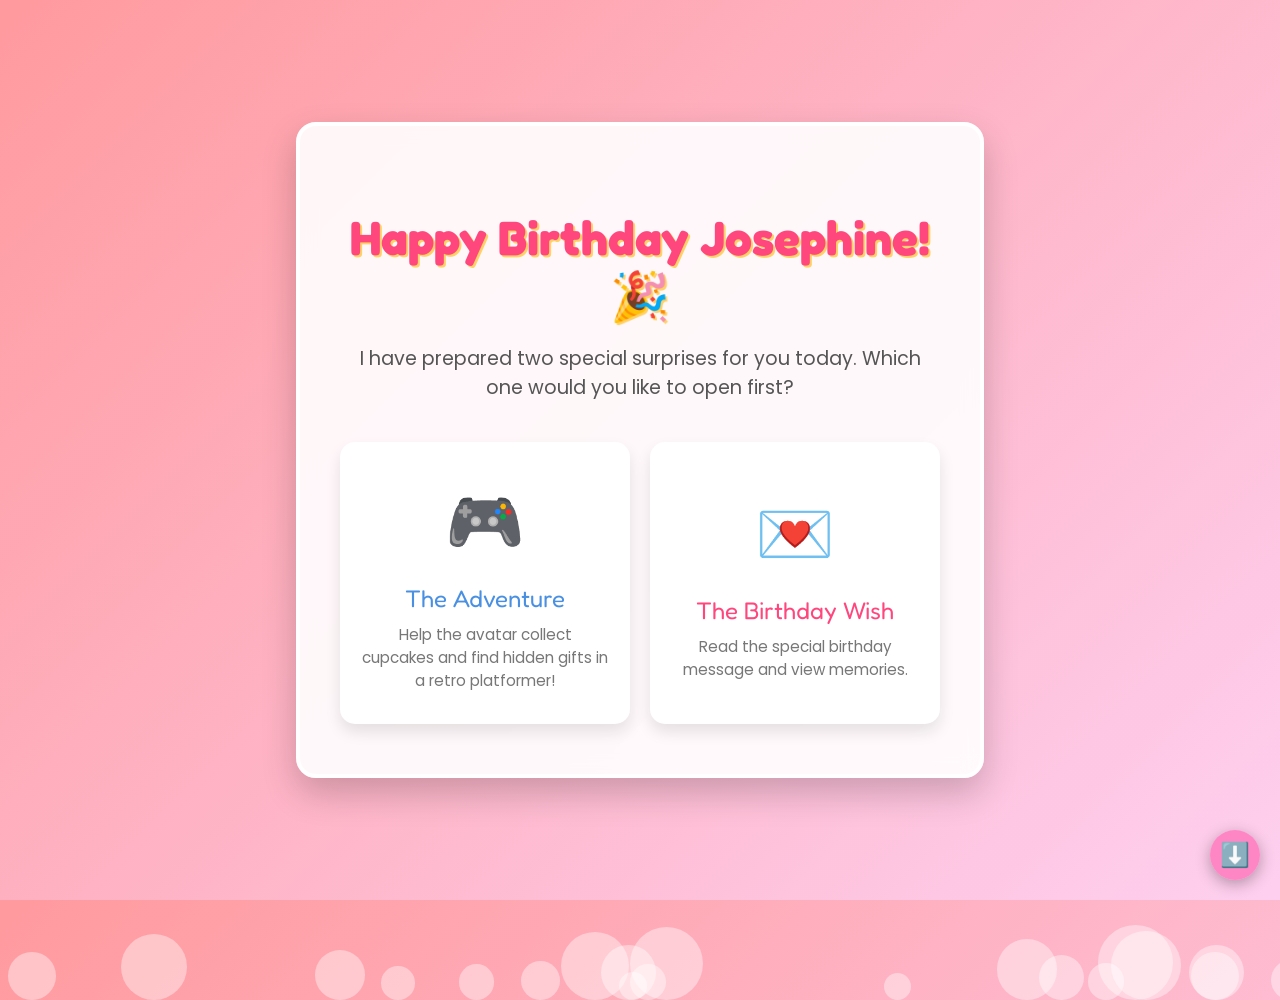
==== index.html @ dd583335 "Allow scrolling on mobile for landing page options" ====
<!DOCTYPE html>
<html lang="en">
<head>
    <meta charset="UTF-8">
    <meta name="viewport" content="width=device-width, initial-scale=1.0">
    <title>Happy Birthday Josephine!</title>
    <style>
        @import url('https://fonts.googleapis.com/css2?family=Fredoka+One&family=Poppins:wght@400;600&display=swap');

        /* Custom Sleek Scrollbar */
        ::-webkit-scrollbar {
            width: 8px;
            height: 8px;
        }
        ::-webkit-scrollbar-track {
            background: rgba(255, 255, 255, 0.1);
            border-radius: 10px;
        }
        ::-webkit-scrollbar-thumb {
            background: #ff477e;
            border-radius: 10px;
        }
        ::-webkit-scrollbar-thumb:hover {
            background: #ff2a6d;
        }

        body {
            margin: 0;
            padding: 0;
            min-height: 100vh;
            display: flex;
            justify-content: center;
            align-items: center;
            font-family: 'Poppins', sans-serif;
            background: linear-gradient(135deg, #ff9a9e 0%, #fecfef 99%, #fecfef 100%);
            overflow: hidden;
            position: relative;
        }

        .bubbles {
            position: absolute;
            top: 0;
            left: 0;
            width: 100%;
            height: 100%;
            z-index: 0;
            pointer-events: none;
        }

        .bubble {
            position: absolute;
            bottom: -100px;
            background: rgba(255, 255, 255, 0.4);
            border-radius: 50%;
            animation: rise 10s infinite ease-in;
        }

        @keyframes rise {
            0% { transform: translateY(0) scale(1); opacity: 0; }
            50% { opacity: 1; }
            100% { transform: translateY(-100vh) scale(1.5); opacity: 0; }
        }

        .container {
            position: relative;
            z-index: 1;
            background: rgba(255, 255, 255, 0.9);
            padding: 50px 40px;
            border-radius: 20px;
            box-shadow: 0 15px 35px rgba(0,0,0,0.2);
            text-align: center;
            max-width: 600px;
            width: 90%;
            border: 4px solid #fff;
            backdrop-filter: blur(10px);
        }

        h1 {
            font-family: 'Fredoka One', cursive;
            color: #ff477e;
            font-size: 3rem;
            margin-bottom: 10px;
            text-shadow: 2px 2px 0 #ffd166;
        }

        p {
            color: #555;
            font-size: 1.2rem;
            margin-bottom: 40px;
        }

        .options-grid {
            display: grid;
            grid-template-columns: 1fr 1fr;
            gap: 20px;
        }

        @media (max-width: 600px) {
            .options-grid {
                grid-template-columns: 1fr;
            }
            h1 { font-size: 2.2rem; }
            .container {
                max-height: 90vh;
                overflow-y: auto;
            }
        }

        .card {
            background: #fff;
            border-radius: 15px;
            padding: 30px 20px;
            text-decoration: none;
            color: #333;
            transition: all 0.3s cubic-bezier(0.175, 0.885, 0.32, 1.275);
            box-shadow: 0 8px 15px rgba(0,0,0,0.1);
            border: 2px solid transparent;
            display: flex;
            flex-direction: column;
            align-items: center;
            justify-content: center;
        }

        .card:hover {
            transform: translateY(-10px);
            box-shadow: 0 15px 25px rgba(255, 71, 126, 0.3);
            border-color: #ff477e;
        }

        .card.game-card:hover {
            box-shadow: 0 15px 25px rgba(74, 144, 226, 0.3);
            border-color: #4a90e2;
        }

        .card-icon {
            font-size: 4rem;
            margin-bottom: 15px;
        }

        .card-title {
            font-family: 'Fredoka One', cursive;
            font-size: 1.5rem;
            margin-bottom: 10px;
        }
        
        .card.game-card .card-title {
            color: #4a90e2;
        }

        .card.wish-card .card-title {
            color: #ff477e;
        }

        .card-desc {
            font-size: 0.95rem;
            color: #777;
        }

        #timerOverlay {
            position: fixed;
            top: 0;
            left: 0;
            width: 100%;
            height: 100%;
            background: linear-gradient(-45deg, #ee7752, #e73c7e, #23a6d5, #23d5ab);
            background-size: 400% 400%;
            animation: gradientBG 15s ease infinite;
            z-index: 9999;
            display: flex;
            flex-direction: column;
            justify-content: center;
            align-items: center;
            font-family: 'Poppins', sans-serif;
            transition: opacity 0.5s, visibility 0.5s;
        }
        
        @keyframes gradientBG {
            0% { background-position: 0% 50%; }
            50% { background-position: 100% 50%; }
            100% { background-position: 0% 50%; }
        }

        .countdown-container {
            background: rgba(255, 255, 255, 0.15);
            backdrop-filter: blur(15px);
            -webkit-backdrop-filter: blur(15px);
            border: 1px solid rgba(255, 255, 255, 0.3);
            border-radius: 30px;
            padding: 50px 70px;
            text-align: center;
            box-shadow: 0 20px 50px rgba(0, 0, 0, 0.2);
            position: relative;
        }

        .countdown-container h2 {
            font-family: 'Fredoka One', cursive;
            color: #fff;
            font-size: 2.5rem;
            margin-top: 0;
            margin-bottom: 30px;
            text-shadow: 0 4px 10px rgba(0,0,0,0.2);
            letter-spacing: 1px;
        }

        .time-blocks {
            display: flex;
            gap: 25px;
            justify-content: center;
        }

        .time-block {
            display: flex;
            flex-direction: column;
            align-items: center;
            background: rgba(255, 255, 255, 0.2);
            padding: 20px;
            border-radius: 20px;
            min-width: 90px;
            box-shadow: 0 8px 32px rgba(0,0,0,0.1);
        }

        .time-value {
            font-size: 4.5rem;
            font-weight: 600;
            color: #fff;
            line-height: 1;
            text-shadow: 0 4px 10px rgba(0,0,0,0.3);
        }

        .time-label {
            font-size: 1rem;
            color: rgba(255, 255, 255, 0.9);
            text-transform: uppercase;
            letter-spacing: 2px;
            margin-top: 10px;
            font-weight: 600;
        }

        .sunflower-btn {
            margin-top: 40px;
            font-size: 4rem;
            cursor: pointer;
            transition: all 0.4s cubic-bezier(0.175, 0.885, 0.32, 1.275);
            display: inline-block;
            filter: drop-shadow(0 10px 15px rgba(0,0,0,0.3));
            animation: pulse 2s infinite;
        }

        .sunflower-btn:hover {
            transform: scale(1.2) rotate(15deg);
            filter: drop-shadow(0 15px 25px rgba(255,215,0,0.6));
        }

        @keyframes pulse {
            0% { transform: scale(1); }
            50% { transform: scale(1.05); }
            100% { transform: scale(1); }
        }
        
        @media (max-width: 768px) {
            .countdown-container { padding: 30px 20px; width: 90%; }
            .time-blocks { gap: 10px; flex-wrap: wrap; }
            .time-block { min-width: 70px; padding: 15px; }
            .time-value { font-size: 3rem; }
            .countdown-container h2 { font-size: 1.8rem; }
        }
    </style>
</head>
<body>
    <!-- Countdown Timer Overlay -->
    <div id="timerOverlay">
        <div class="countdown-container">
            <h2>Counting down to the big day...</h2>
            <div class="time-blocks">
                <div class="time-block">
                    <span class="time-value" id="days">00</span>
                    <span class="time-label">Days</span>
                </div>
                <div class="time-block">
                    <span class="time-value" id="hours">00</span>
                    <span class="time-label">Hours</span>
                </div>
                <div class="time-block">
                    <span class="time-value" id="minutes">00</span>
                    <span class="time-label">Minutes</span>
                </div>
                <div class="time-block">
                    <span class="time-value" id="seconds">00</span>
                    <span class="time-label">Seconds</span>
                </div>
            </div>
            
            <div style="display: flex; flex-direction: column; align-items: center; gap: 15px; margin-top: 25px;">
                <div class="sunflower-btn" onclick="checkPassword()" title="Secret Bypass" style="margin-top: 0;">🌻</div>
                
                <button onclick="downloadICS()" style="margin-top: 0; padding: 12px 25px; background: rgba(255, 255, 255, 0.2); color: white; border: 2px solid white; border-radius: 30px; font-size: 1.1rem; font-family: 'Poppins', sans-serif; cursor: pointer; backdrop-filter: blur(5px); transition: all 0.3s; font-weight: bold; box-shadow: 0 4px 15px rgba(0,0,0,0.2);" onmouseover="this.style.background='white'; this.style.color='#e73c7e';" onmouseout="this.style.background='rgba(255, 255, 255, 0.2)'; this.style.color='white';">
                    ⏰ Remind Me (11:45 PM)
                </button>
            </div>
        </div>
    </div>

    <div class="bubbles" id="bubbles"></div>

    <div class="container">
        <h1>Happy Birthday Josephine! 🎉</h1>
        <p>I have prepared two special surprises for you today. Which one would you like to open first?</p>
        
        <div class="options-grid">
            <a href="BESTIE/index.html" class="card game-card">
                <div class="card-icon">🎮</div>
                <div class="card-title">The Adventure</div>
                <div class="card-desc">Help the avatar collect cupcakes and find hidden gifts in a retro platformer!</div>
            </a>
            
            <a href="wish.html" class="card wish-card">
                <div class="card-icon">💌</div>
                <div class="card-title">The Birthday Wish</div>
                <div class="card-desc">Read the special birthday message and view memories.</div>
            </a>
        </div>
    </div>

    <script>
        // Generate floating bubbles
        const bubblesContainer = document.getElementById('bubbles');
        for (let i = 0; i < 20; i++) {
            const bubble = document.createElement('div');
            bubble.classList.add('bubble');
            const size = Math.random() * 60 + 20;
            bubble.style.width = `${size}px`;
            bubble.style.height = `${size}px`;
            bubble.style.left = `${Math.random() * 100}%`;
            bubble.style.animationDuration = `${Math.random() * 10 + 5}s`;
            bubble.style.animationDelay = `${Math.random() * 5}s`;
            bubblesContainer.appendChild(bubble);
        }

        // Timer Logic
        const targetDate = new Date('August 5, 2026 00:00:00').getTime();
        
        function updateTimer() {
            const now = new Date().getTime();
            const diff = targetDate - now;
            
            if (diff <= 0) {
                document.getElementById('timerOverlay').style.display = 'none';
                return;
            }
            
            const days = Math.floor(diff / (1000 * 60 * 60 * 24));
            const hours = Math.floor((diff % (1000 * 60 * 60 * 24)) / (1000 * 60 * 60));
            const minutes = Math.floor((diff % (1000 * 60 * 60)) / (1000 * 60));
            const seconds = Math.floor((diff % (1000 * 60)) / 1000);
            
            document.getElementById('days').innerText = days.toString().padStart(2, '0');
            document.getElementById('hours').innerText = hours.toString().padStart(2, '0');
            document.getElementById('minutes').innerText = minutes.toString().padStart(2, '0');
            document.getElementById('seconds').innerText = seconds.toString().padStart(2, '0');
        }
        
        setInterval(updateTimer, 1000);
        updateTimer();
        
        function checkPassword() {
            const pass = prompt("Enter secret password:");
            if (pass === "1234") {
                document.getElementById('timerOverlay').style.display = 'none';
            } else if (pass !== null) {
                alert("Incorrect password!");
            }
        }

        function downloadICS() {
            const icsContent = 
`BEGIN:VCALENDAR
VERSION:2.0
PRODID:-//SamsGift//Reminder//EN
BEGIN:VEVENT
UID:sams-gift-reminder
DTSTAMP:20260804T000000Z
DTSTART:20260804T234500
DTEND:20260805T000000
SUMMARY:OPEN SAM'S GIFT AT 12AM
DESCRIPTION:It's almost midnight! Time to open Sam's gift!
BEGIN:VALARM
TRIGGER:-PT0M
ACTION:DISPLAY
DESCRIPTION:Reminder
END:VALARM
END:VEVENT
END:VCALENDAR`;

            const blob = new Blob([icsContent], { type: 'text/calendar;charset=utf-8' });
            const link = document.createElement('a');
            link.href = window.URL.createObjectURL(blob);
            link.setAttribute('download', 'sams_gift_reminder.ics');
            document.body.appendChild(link);
            link.click();
            document.body.removeChild(link);
        }
    </script>
    <script src="scroll.js"></script>
</body>
</html>
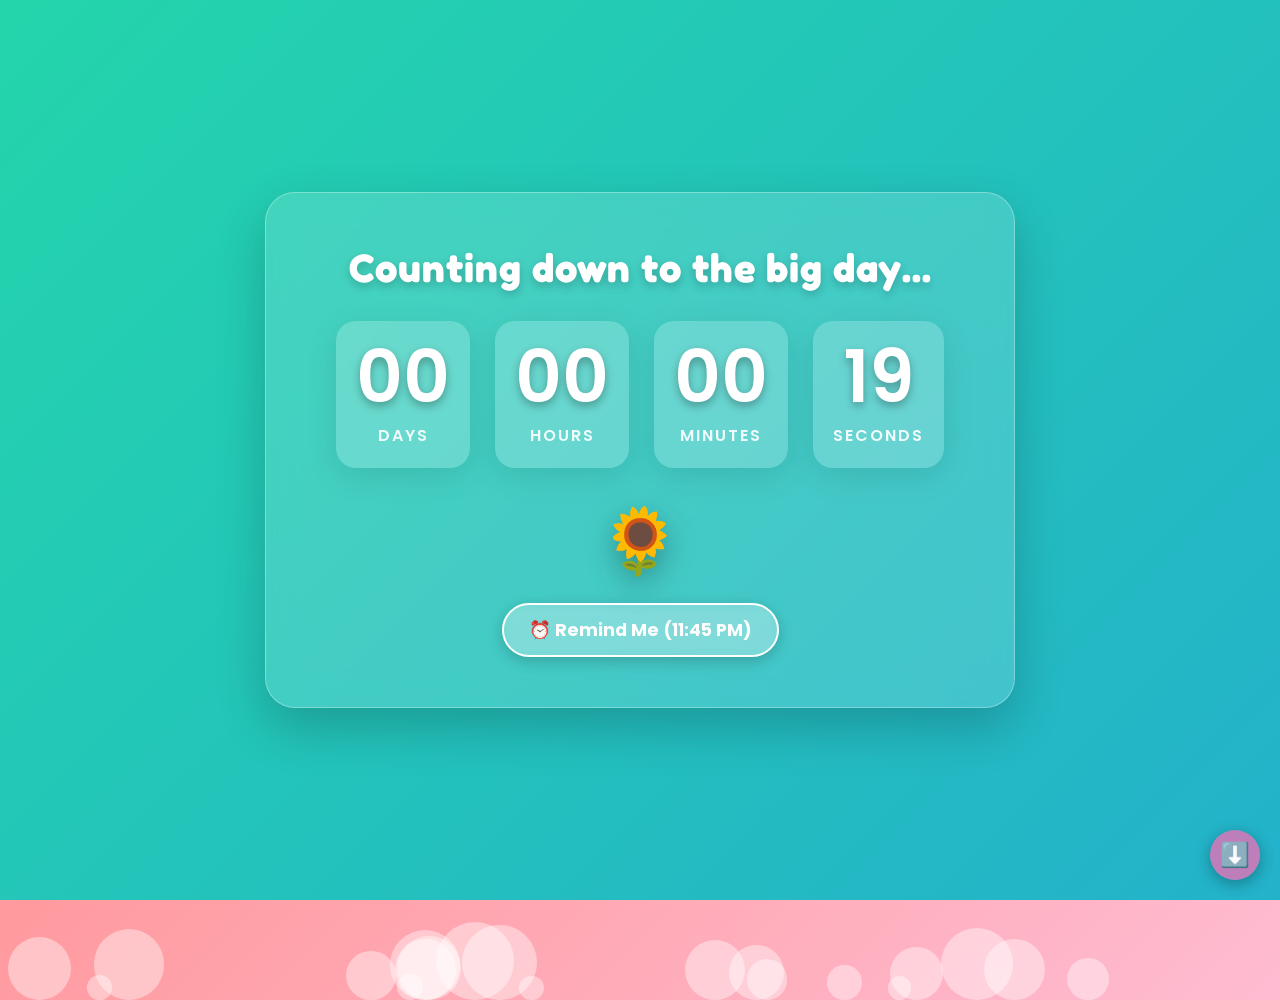
==== commit 186927fe: "Set timer to 20 seconds for testing" ====
--- a/index.html
+++ b/index.html
@@ -337,7 +337,7 @@
         }
 
         // Timer Logic
-        const targetDate = new Date('August 5, 2026 00:00:00').getTime();
+        const targetDate = new Date().getTime() + 20000; // 20 seconds from now (for testing)
         
         function updateTimer() {
             const now = new Date().getTime();
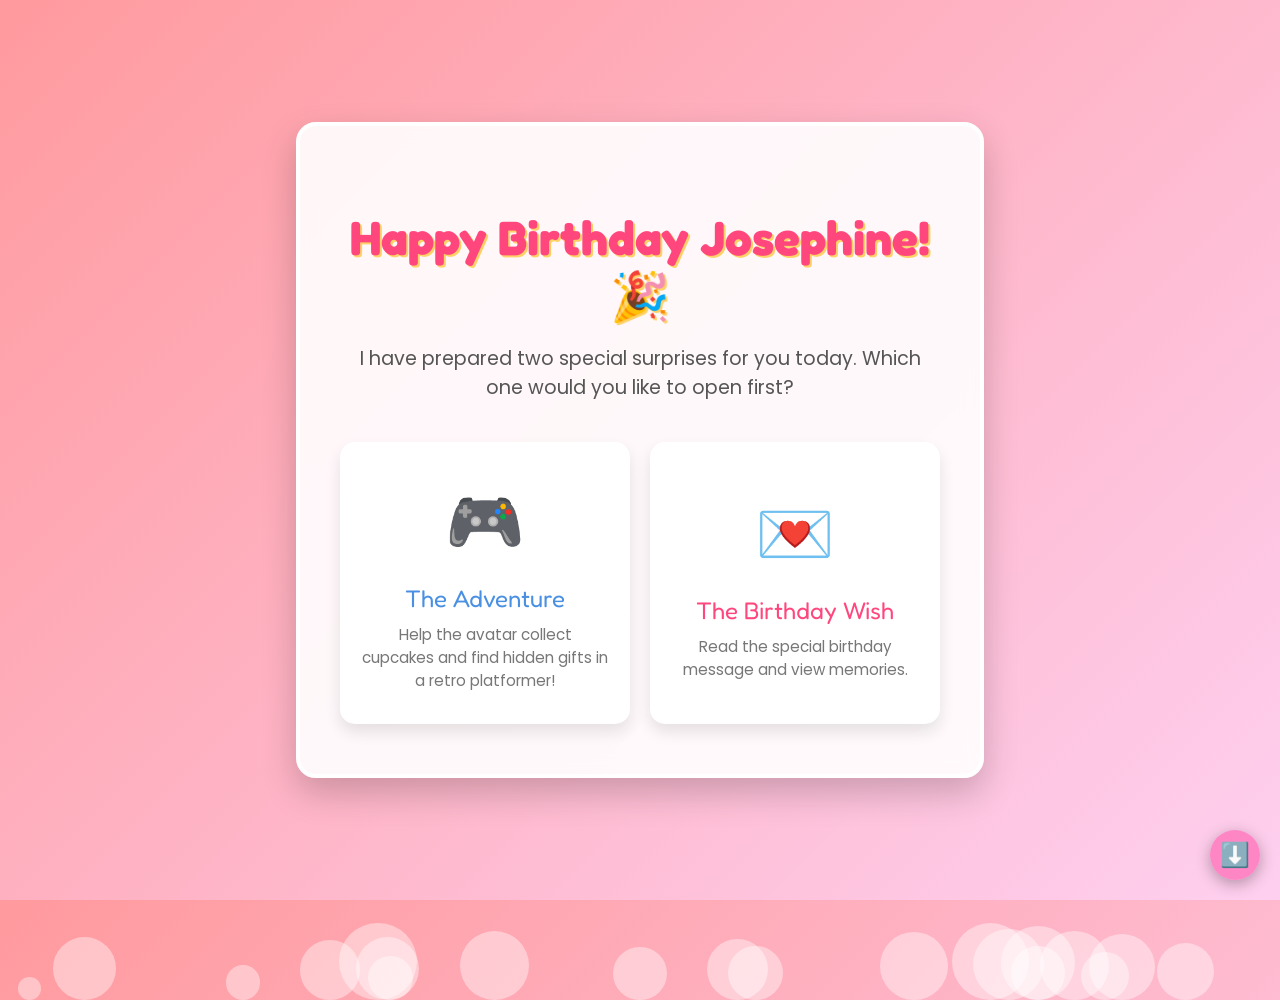
==== commit e4961c9d: "Revert timer to target August 5th midnight" ====
--- a/index.html
+++ b/index.html
@@ -337,7 +337,7 @@
         }
 
         // Timer Logic
-        const targetDate = new Date().getTime() + 20000; // 20 seconds from now (for testing)
+        const targetDate = new Date('August 5, 2026 00:00:00').getTime();
         
         function updateTimer() {
             const now = new Date().getTime();
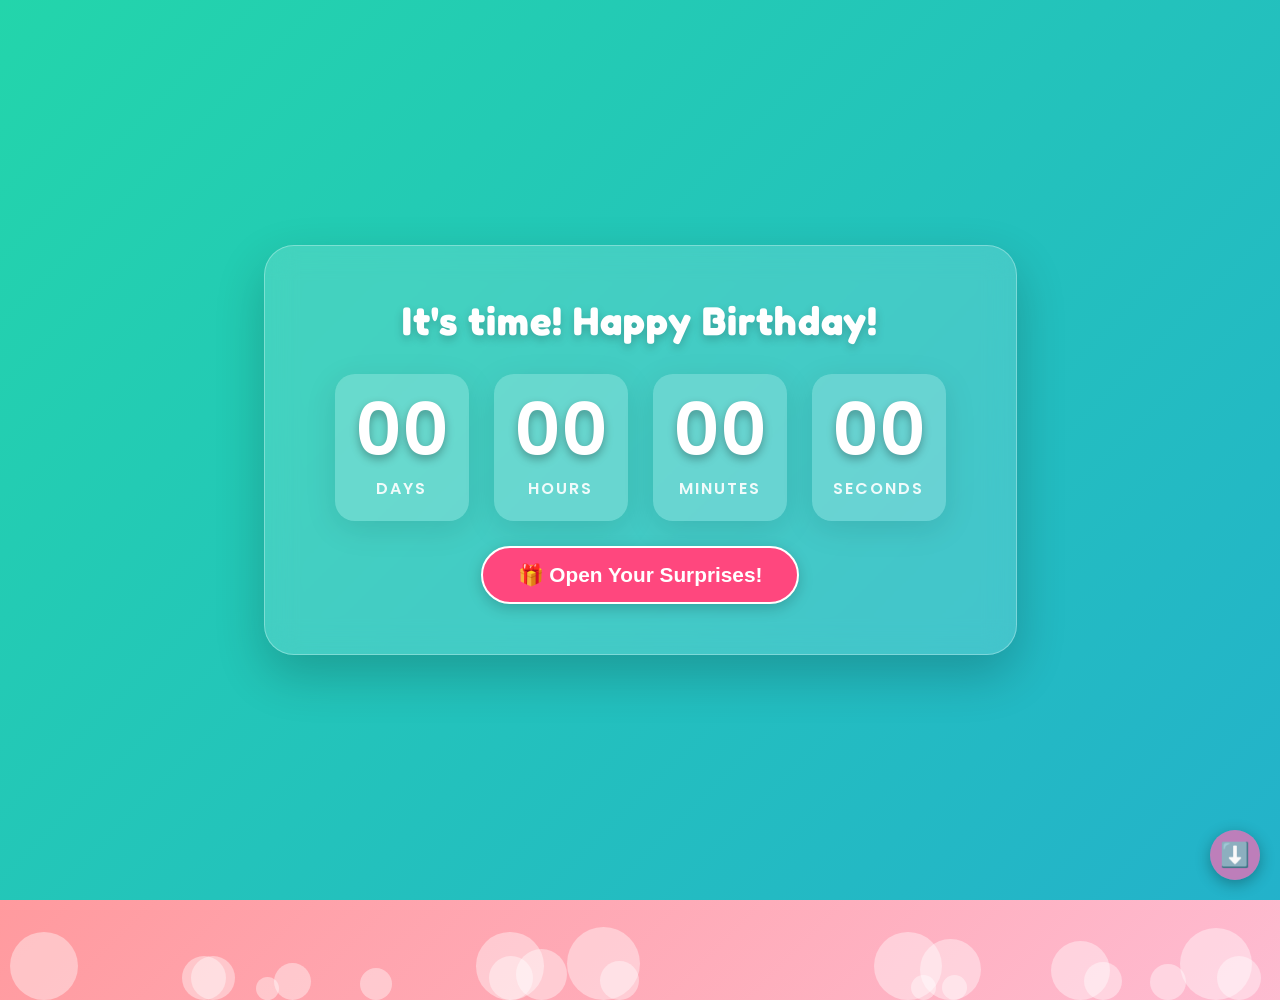
==== commit f1e6a0b5: "Fix mobile ghost click and add redirect logic" ====
--- a/index.html
+++ b/index.html
@@ -4,6 +4,9 @@
     <meta charset="UTF-8">
     <meta name="viewport" content="width=device-width, initial-scale=1.0">
     <title>Happy Birthday Josephine!</title>
+    <script>
+        sessionStorage.setItem('countdownViewed', 'true');
+    </script>
     <style>
         @import url('https://fonts.googleapis.com/css2?family=Fredoka+One&family=Poppins:wght@400;600&display=swap');
 
@@ -344,7 +347,16 @@
             const diff = targetDate - now;
             
             if (diff <= 0) {
-                document.getElementById('timerOverlay').style.display = 'none';
+                document.getElementById('days').innerText = '00';
+                document.getElementById('hours').innerText = '00';
+                document.getElementById('minutes').innerText = '00';
+                document.getElementById('seconds').innerText = '00';
+                
+                document.querySelector('.countdown-container h2').innerText = "It's time! Happy Birthday!";
+                
+                const btnContainer = document.querySelector('.countdown-container > div:last-child');
+                btnContainer.innerHTML = '<button onclick="const overlay = document.getElementById(\\\'timerOverlay\\\'); overlay.style.opacity = \\\'0\\\'; overlay.style.pointerEvents = \\\'none\\\'; setTimeout(() => overlay.style.display = \\\'none\\\', 500);" style="padding: 15px 35px; background: #ff477e; color: white; border: 2px solid white; border-radius: 30px; font-size: 1.3rem; font-family: \\\'Poppins\\\', sans-serif; cursor: pointer; transition: all 0.3s; font-weight: bold; box-shadow: 0 4px 15px rgba(0,0,0,0.2); animation: pulse 2s infinite;">🎁 Open Your Surprises!</button>';
+                
                 return;
             }
             
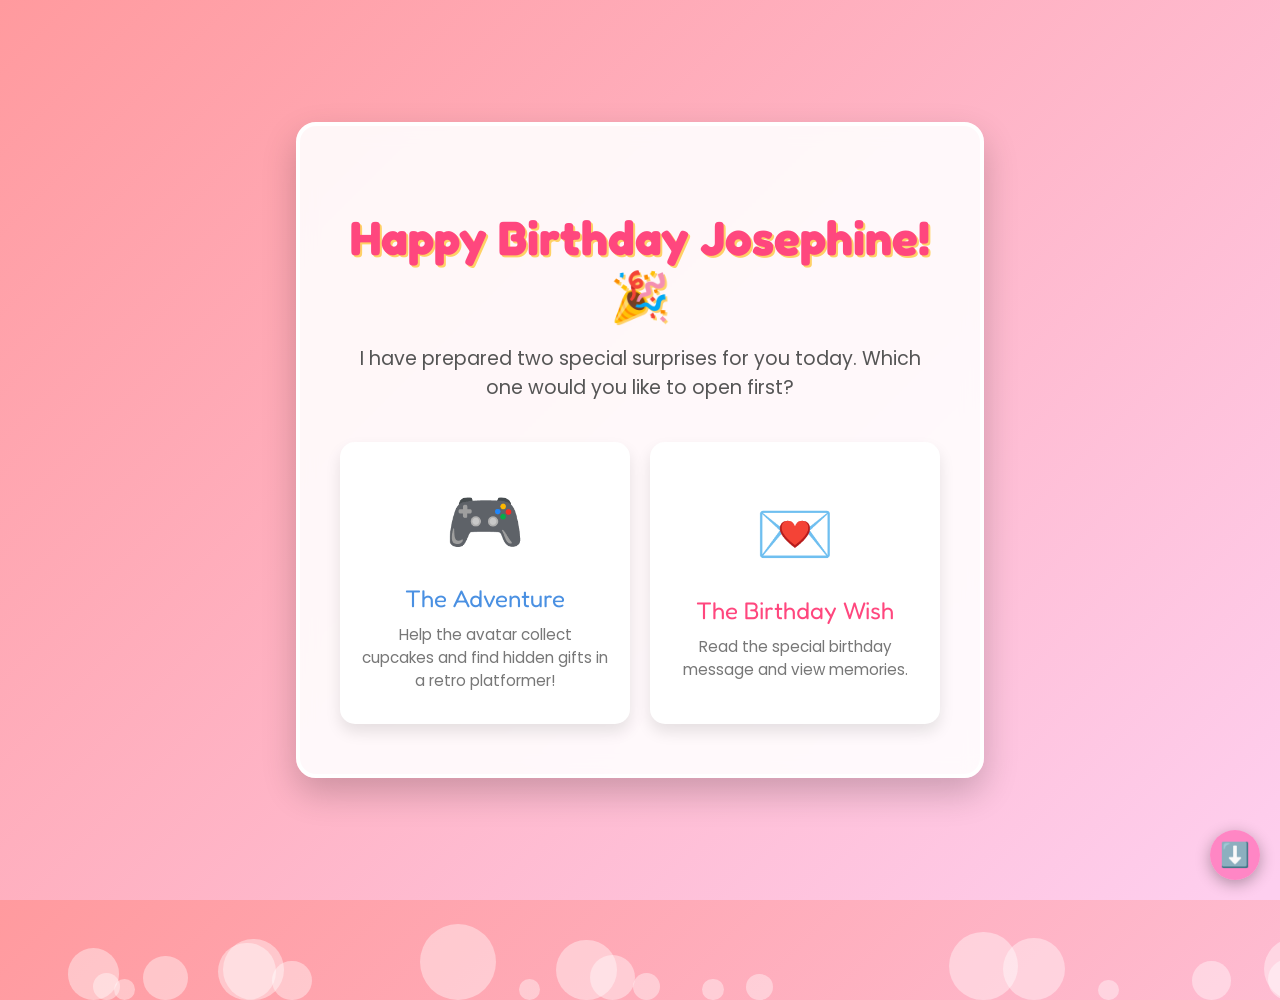
==== commit e045de0e: "Remove countdown timer overlay" ====
--- a/index.html
+++ b/index.html
@@ -4,9 +4,7 @@
     <meta charset="UTF-8">
     <meta name="viewport" content="width=device-width, initial-scale=1.0">
     <title>Happy Birthday Josephine!</title>
-    <script>
-        sessionStorage.setItem('countdownViewed', 'true');
-    </script>
+
     <style>
         @import url('https://fonts.googleapis.com/css2?family=Fredoka+One&family=Poppins:wght@400;600&display=swap');
 
@@ -159,149 +157,10 @@
             color: #777;
         }
 
-        #timerOverlay {
-            position: fixed;
-            top: 0;
-            left: 0;
-            width: 100%;
-            height: 100%;
-            background: linear-gradient(-45deg, #ee7752, #e73c7e, #23a6d5, #23d5ab);
-            background-size: 400% 400%;
-            animation: gradientBG 15s ease infinite;
-            z-index: 9999;
-            display: flex;
-            flex-direction: column;
-            justify-content: center;
-            align-items: center;
-            font-family: 'Poppins', sans-serif;
-            transition: opacity 0.5s, visibility 0.5s;
-        }
-        
-        @keyframes gradientBG {
-            0% { background-position: 0% 50%; }
-            50% { background-position: 100% 50%; }
-            100% { background-position: 0% 50%; }
-        }
-
-        .countdown-container {
-            background: rgba(255, 255, 255, 0.15);
-            backdrop-filter: blur(15px);
-            -webkit-backdrop-filter: blur(15px);
-            border: 1px solid rgba(255, 255, 255, 0.3);
-            border-radius: 30px;
-            padding: 50px 70px;
-            text-align: center;
-            box-shadow: 0 20px 50px rgba(0, 0, 0, 0.2);
-            position: relative;
-        }
-
-        .countdown-container h2 {
-            font-family: 'Fredoka One', cursive;
-            color: #fff;
-            font-size: 2.5rem;
-            margin-top: 0;
-            margin-bottom: 30px;
-            text-shadow: 0 4px 10px rgba(0,0,0,0.2);
-            letter-spacing: 1px;
-        }
-
-        .time-blocks {
-            display: flex;
-            gap: 25px;
-            justify-content: center;
-        }
-
-        .time-block {
-            display: flex;
-            flex-direction: column;
-            align-items: center;
-            background: rgba(255, 255, 255, 0.2);
-            padding: 20px;
-            border-radius: 20px;
-            min-width: 90px;
-            box-shadow: 0 8px 32px rgba(0,0,0,0.1);
-        }
-
-        .time-value {
-            font-size: 4.5rem;
-            font-weight: 600;
-            color: #fff;
-            line-height: 1;
-            text-shadow: 0 4px 10px rgba(0,0,0,0.3);
-        }
-
-        .time-label {
-            font-size: 1rem;
-            color: rgba(255, 255, 255, 0.9);
-            text-transform: uppercase;
-            letter-spacing: 2px;
-            margin-top: 10px;
-            font-weight: 600;
-        }
-
-        .sunflower-btn {
-            margin-top: 40px;
-            font-size: 4rem;
-            cursor: pointer;
-            transition: all 0.4s cubic-bezier(0.175, 0.885, 0.32, 1.275);
-            display: inline-block;
-            filter: drop-shadow(0 10px 15px rgba(0,0,0,0.3));
-            animation: pulse 2s infinite;
-        }
-
-        .sunflower-btn:hover {
-            transform: scale(1.2) rotate(15deg);
-            filter: drop-shadow(0 15px 25px rgba(255,215,0,0.6));
-        }
-
-        @keyframes pulse {
-            0% { transform: scale(1); }
-            50% { transform: scale(1.05); }
-            100% { transform: scale(1); }
-        }
-        
-        @media (max-width: 768px) {
-            .countdown-container { padding: 30px 20px; width: 90%; }
-            .time-blocks { gap: 10px; flex-wrap: wrap; }
-            .time-block { min-width: 70px; padding: 15px; }
-            .time-value { font-size: 3rem; }
-            .countdown-container h2 { font-size: 1.8rem; }
-        }
+
     </style>
 </head>
 <body>
-    <!-- Countdown Timer Overlay -->
-    <div id="timerOverlay">
-        <div class="countdown-container">
-            <h2>Counting down to the big day...</h2>
-            <div class="time-blocks">
-                <div class="time-block">
-                    <span class="time-value" id="days">00</span>
-                    <span class="time-label">Days</span>
-                </div>
-                <div class="time-block">
-                    <span class="time-value" id="hours">00</span>
-                    <span class="time-label">Hours</span>
-                </div>
-                <div class="time-block">
-                    <span class="time-value" id="minutes">00</span>
-                    <span class="time-label">Minutes</span>
-                </div>
-                <div class="time-block">
-                    <span class="time-value" id="seconds">00</span>
-                    <span class="time-label">Seconds</span>
-                </div>
-            </div>
-            
-            <div style="display: flex; flex-direction: column; align-items: center; gap: 15px; margin-top: 25px;">
-                <div class="sunflower-btn" onclick="checkPassword()" title="Secret Bypass" style="margin-top: 0;">🌻</div>
-                
-                <button onclick="downloadICS()" style="margin-top: 0; padding: 12px 25px; background: rgba(255, 255, 255, 0.2); color: white; border: 2px solid white; border-radius: 30px; font-size: 1.1rem; font-family: 'Poppins', sans-serif; cursor: pointer; backdrop-filter: blur(5px); transition: all 0.3s; font-weight: bold; box-shadow: 0 4px 15px rgba(0,0,0,0.2);" onmouseover="this.style.background='white'; this.style.color='#e73c7e';" onmouseout="this.style.background='rgba(255, 255, 255, 0.2)'; this.style.color='white';">
-                    ⏰ Remind Me (11:45 PM)
-                </button>
-            </div>
-        </div>
-    </div>
 
     <div class="bubbles" id="bubbles"></div>
 
@@ -338,79 +197,6 @@
             bubble.style.animationDelay = `${Math.random() * 5}s`;
             bubblesContainer.appendChild(bubble);
         }
-
-        // Timer Logic
-        const targetDate = new Date('August 5, 2026 00:00:00').getTime();
-        
-        function updateTimer() {
-            const now = new Date().getTime();
-            const diff = targetDate - now;
-            
-            if (diff <= 0) {
-                document.getElementById('days').innerText = '00';
-                document.getElementById('hours').innerText = '00';
-                document.getElementById('minutes').innerText = '00';
-                document.getElementById('seconds').innerText = '00';
-                
-                document.querySelector('.countdown-container h2').innerText = "It's time! Happy Birthday!";
-                
-                const btnContainer = document.querySelector('.countdown-container > div:last-child');
-                btnContainer.innerHTML = '<button onclick="const overlay = document.getElementById(\\\'timerOverlay\\\'); overlay.style.opacity = \\\'0\\\'; overlay.style.pointerEvents = \\\'none\\\'; setTimeout(() => overlay.style.display = \\\'none\\\', 500);" style="padding: 15px 35px; background: #ff477e; color: white; border: 2px solid white; border-radius: 30px; font-size: 1.3rem; font-family: \\\'Poppins\\\', sans-serif; cursor: pointer; transition: all 0.3s; font-weight: bold; box-shadow: 0 4px 15px rgba(0,0,0,0.2); animation: pulse 2s infinite;">🎁 Open Your Surprises!</button>';
-                
-                return;
-            }
-            
-            const days = Math.floor(diff / (1000 * 60 * 60 * 24));
-            const hours = Math.floor((diff % (1000 * 60 * 60 * 24)) / (1000 * 60 * 60));
-            const minutes = Math.floor((diff % (1000 * 60 * 60)) / (1000 * 60));
-            const seconds = Math.floor((diff % (1000 * 60)) / 1000);
-            
-            document.getElementById('days').innerText = days.toString().padStart(2, '0');
-            document.getElementById('hours').innerText = hours.toString().padStart(2, '0');
-            document.getElementById('minutes').innerText = minutes.toString().padStart(2, '0');
-            document.getElementById('seconds').innerText = seconds.toString().padStart(2, '0');
-        }
-        
-        setInterval(updateTimer, 1000);
-        updateTimer();
-        
-        function checkPassword() {
-            const pass = prompt("Enter secret password:");
-            if (pass === "1234") {
-                document.getElementById('timerOverlay').style.display = 'none';
-            } else if (pass !== null) {
-                alert("Incorrect password!");
-            }
-        }
-
-        function downloadICS() {
-            const icsContent = 
-`BEGIN:VCALENDAR
-VERSION:2.0
-PRODID:-//SamsGift//Reminder//EN
-BEGIN:VEVENT
-UID:sams-gift-reminder
-DTSTAMP:20260804T000000Z
-DTSTART:20260804T234500
-DTEND:20260805T000000
-SUMMARY:OPEN SAM'S GIFT AT 12AM
-DESCRIPTION:It's almost midnight! Time to open Sam's gift!
-BEGIN:VALARM
-TRIGGER:-PT0M
-ACTION:DISPLAY
-DESCRIPTION:Reminder
-END:VALARM
-END:VEVENT
-END:VCALENDAR`;
-
-            const blob = new Blob([icsContent], { type: 'text/calendar;charset=utf-8' });
-            const link = document.createElement('a');
-            link.href = window.URL.createObjectURL(blob);
-            link.setAttribute('download', 'sams_gift_reminder.ics');
-            document.body.appendChild(link);
-            link.click();
-            document.body.removeChild(link);
-        }
     </script>
     <script src="scroll.js"></script>
 </body>
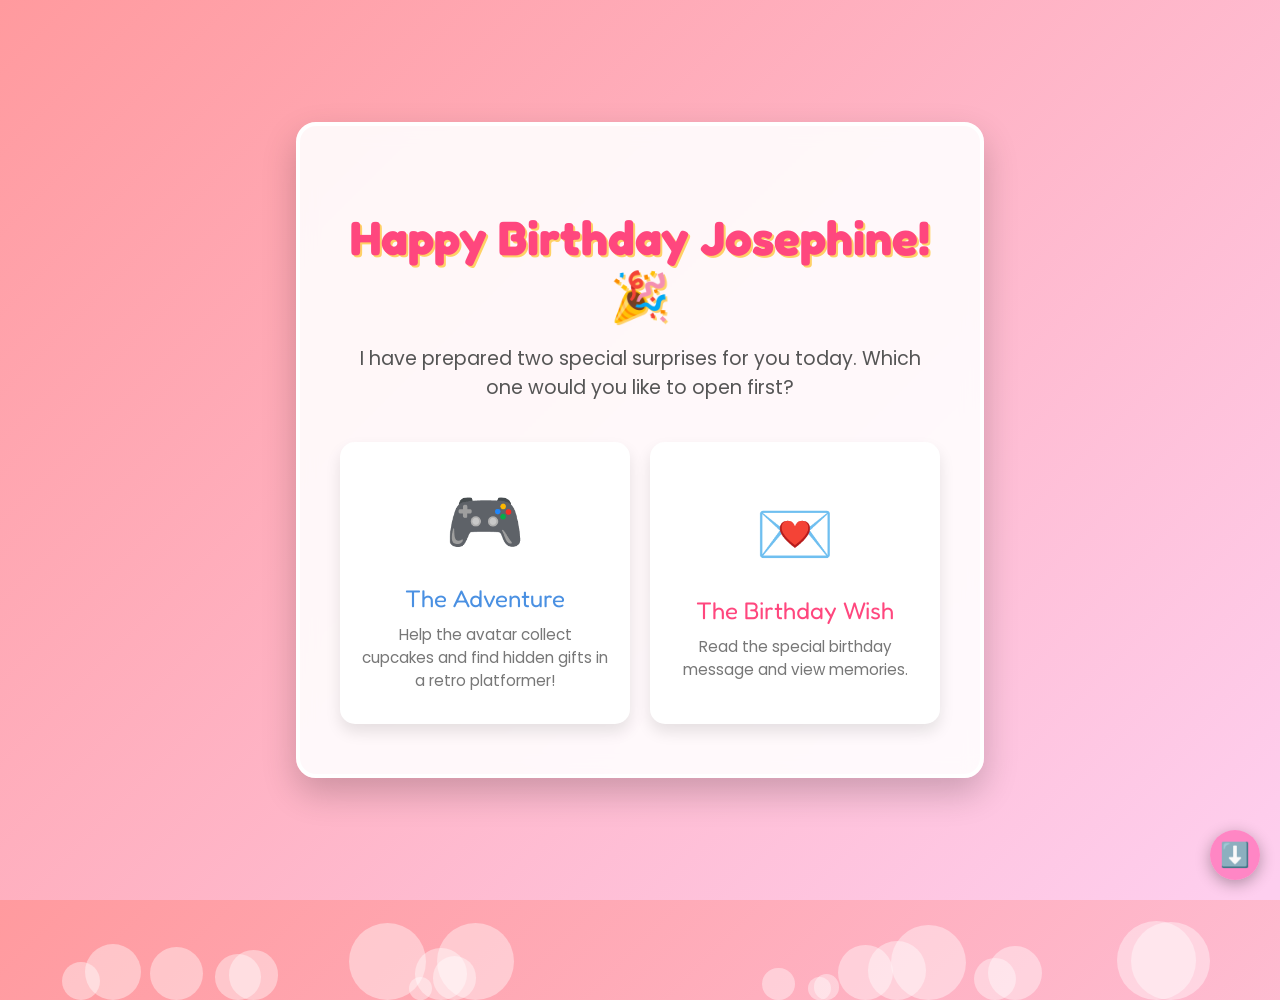
==== commit 7ba0e67b: "Fix card clicks - fix overflow and z-index blocking links" ====
--- a/index.html
+++ b/index.html
@@ -34,7 +34,7 @@
             align-items: center;
             font-family: 'Poppins', sans-serif;
             background: linear-gradient(135deg, #ff9a9e 0%, #fecfef 99%, #fecfef 100%);
-            overflow: hidden;
+            overflow: auto;
             position: relative;
         }
 
@@ -64,7 +64,7 @@
 
         .container {
             position: relative;
-            z-index: 1;
+            z-index: 10;
             background: rgba(255, 255, 255, 0.9);
             padding: 50px 40px;
             border-radius: 20px;
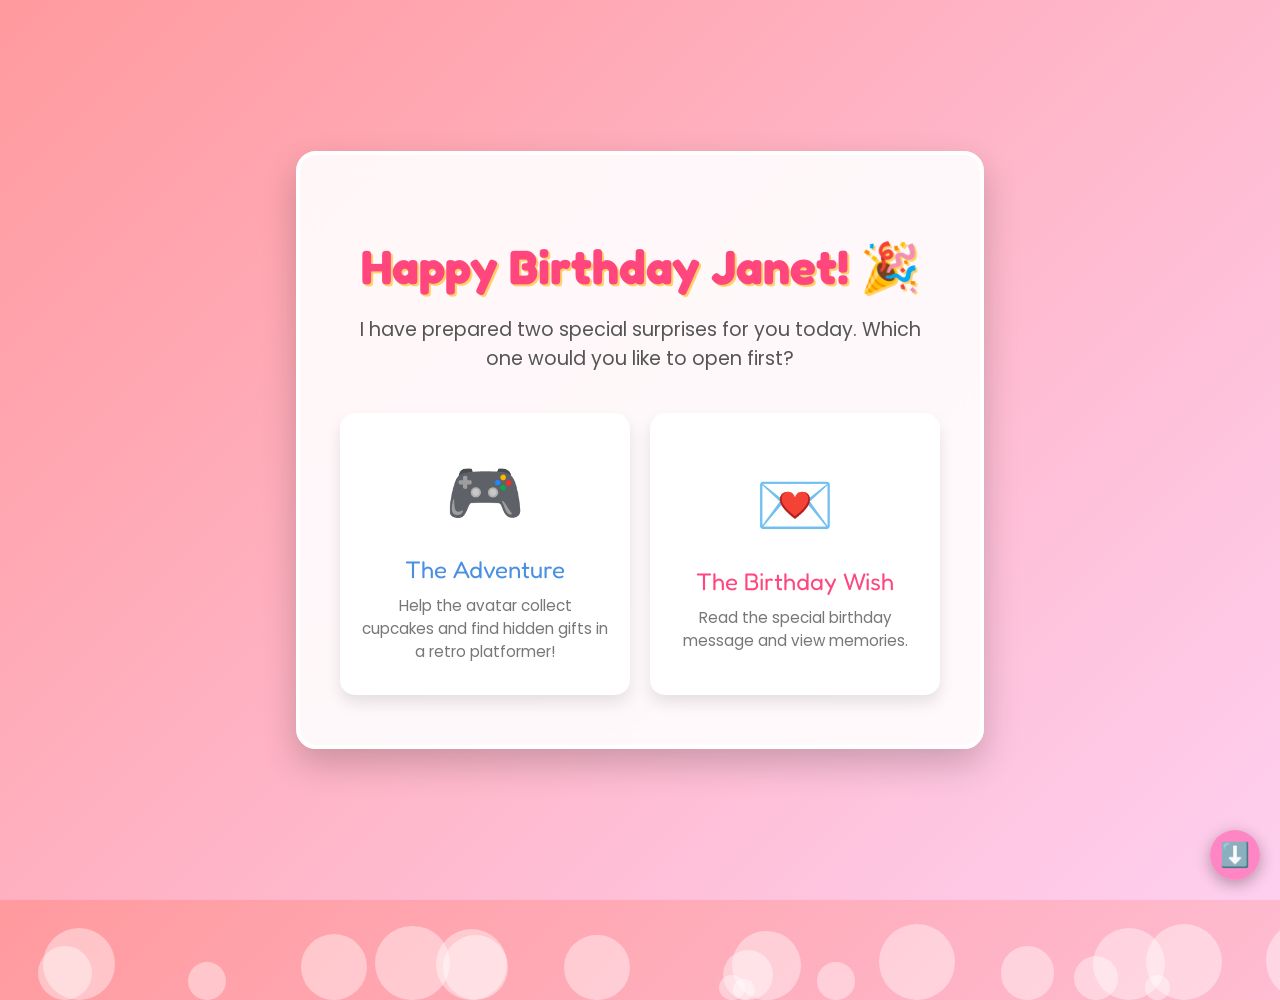
==== commit 18e8742a: "Update birthday celebration for Janet with new media and friend wishes" ====
--- a/index.html
+++ b/index.html
@@ -3,7 +3,7 @@
 <head>
     <meta charset="UTF-8">
     <meta name="viewport" content="width=device-width, initial-scale=1.0">
-    <title>Happy Birthday Josephine!</title>
+    <title>Happy Birthday Janet!</title>
 
     <style>
         @import url('https://fonts.googleapis.com/css2?family=Fredoka+One&family=Poppins:wght@400;600&display=swap');
@@ -165,7 +165,7 @@
     <div class="bubbles" id="bubbles"></div>
 
     <div class="container">
-        <h1>Happy Birthday Josephine! 🎉</h1>
+        <h1>Happy Birthday Janet! 🎉</h1>
         <p>I have prepared two special surprises for you today. Which one would you like to open first?</p>
         
         <div class="options-grid">
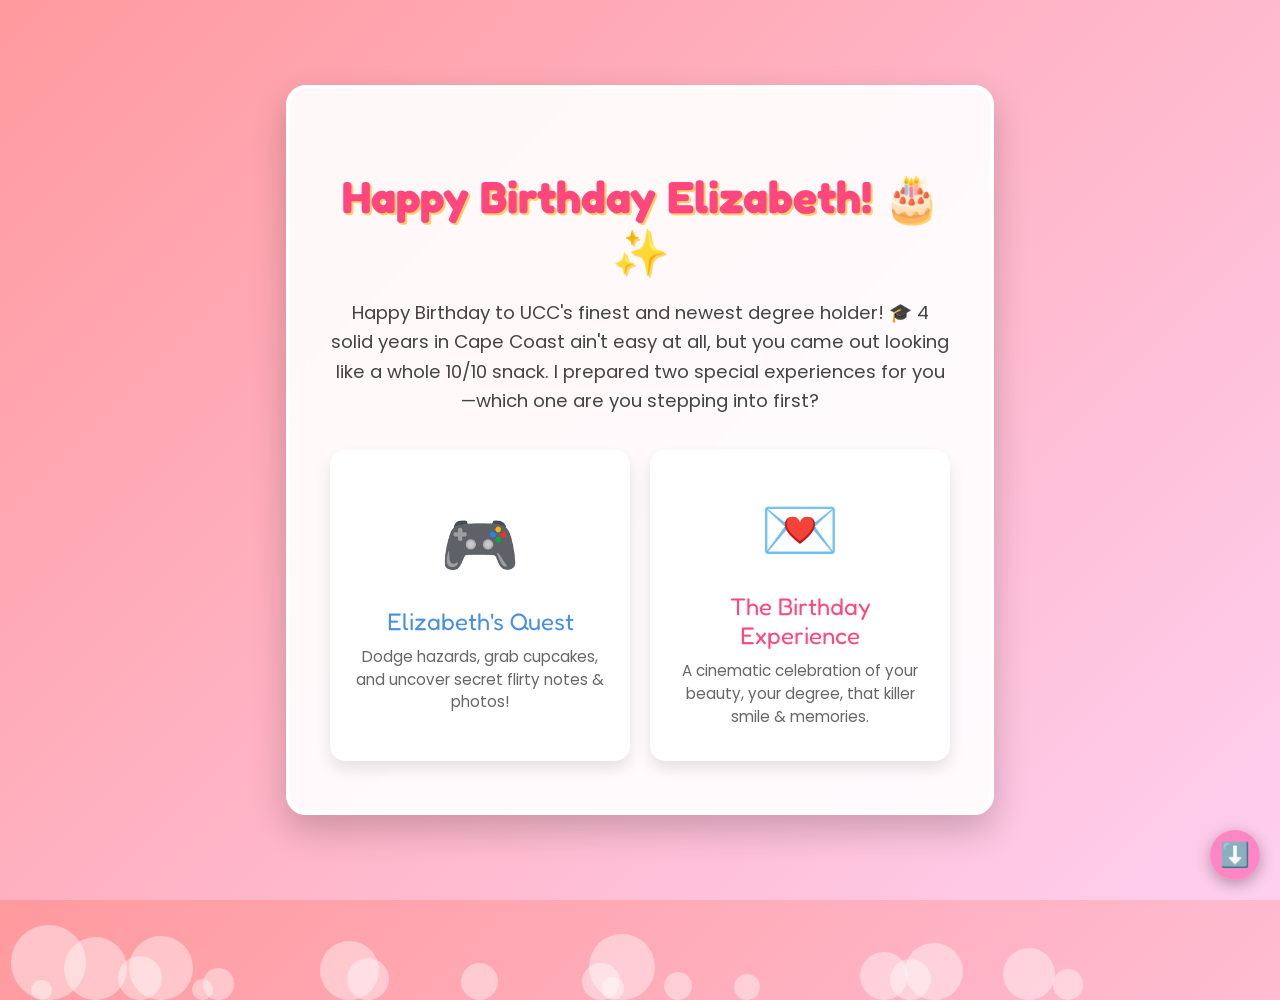
==== commit 77cef595: "Update birthday and degree celebration for Elizabeth with new photos and flirty wishes" ====
--- a/index.html
+++ b/index.html
@@ -3,7 +3,7 @@
 <head>
     <meta charset="UTF-8">
     <meta name="viewport" content="width=device-width, initial-scale=1.0">
-    <title>Happy Birthday Janet!</title>
+    <title>Happy Birthday Elizabeth! 🎂🎓✨</title>
 
     <style>
         @import url('https://fonts.googleapis.com/css2?family=Fredoka+One&family=Poppins:wght@400;600&display=swap');
@@ -65,12 +65,12 @@
         .container {
             position: relative;
             z-index: 10;
-            background: rgba(255, 255, 255, 0.9);
+            background: rgba(255, 255, 255, 0.92);
             padding: 50px 40px;
             border-radius: 20px;
             box-shadow: 0 15px 35px rgba(0,0,0,0.2);
             text-align: center;
-            max-width: 600px;
+            max-width: 620px;
             width: 90%;
             border: 4px solid #fff;
             backdrop-filter: blur(10px);
@@ -79,15 +79,16 @@
         h1 {
             font-family: 'Fredoka One', cursive;
             color: #ff477e;
-            font-size: 3rem;
-            margin-bottom: 10px;
+            font-size: 2.8rem;
+            margin-bottom: 12px;
             text-shadow: 2px 2px 0 #ffd166;
         }
 
         p {
-            color: #555;
-            font-size: 1.2rem;
-            margin-bottom: 40px;
+            color: #444;
+            font-size: 1.15rem;
+            line-height: 1.6;
+            margin-bottom: 35px;
         }
 
         .options-grid {
@@ -104,6 +105,7 @@
             .container {
                 max-height: 90vh;
                 overflow-y: auto;
+                padding: 35px 20px;
             }
         }
 
@@ -154,10 +156,9 @@
 
         .card-desc {
             font-size: 0.95rem;
-            color: #777;
-        }
-
-
+            color: #666;
+            line-height: 1.5;
+        }
     </style>
 </head>
 <body>
@@ -165,20 +166,20 @@
     <div class="bubbles" id="bubbles"></div>
 
     <div class="container">
-        <h1>Happy Birthday Janet! 🎉</h1>
-        <p>I have prepared two special surprises for you today. Which one would you like to open first?</p>
+        <h1>Happy Birthday Elizabeth! 🎂✨</h1>
+        <p>Happy Birthday to UCC's finest and newest degree holder! 🎓 4 solid years in Cape Coast ain't easy at all, but you came out looking like a whole 10/10 snack. I prepared two special experiences for you—which one are you stepping into first?</p>
         
         <div class="options-grid">
             <a href="BESTIE/index.html" class="card game-card">
                 <div class="card-icon">🎮</div>
-                <div class="card-title">The Adventure</div>
-                <div class="card-desc">Help the avatar collect cupcakes and find hidden gifts in a retro platformer!</div>
+                <div class="card-title">Elizabeth's Quest</div>
+                <div class="card-desc">Dodge hazards, grab cupcakes, and uncover secret flirty notes & photos!</div>
             </a>
             
             <a href="wish.html" class="card wish-card">
                 <div class="card-icon">💌</div>
-                <div class="card-title">The Birthday Wish</div>
-                <div class="card-desc">Read the special birthday message and view memories.</div>
+                <div class="card-title">The Birthday Experience</div>
+                <div class="card-desc">A cinematic celebration of your beauty, your degree, that killer smile & memories.</div>
             </a>
         </div>
     </div>
